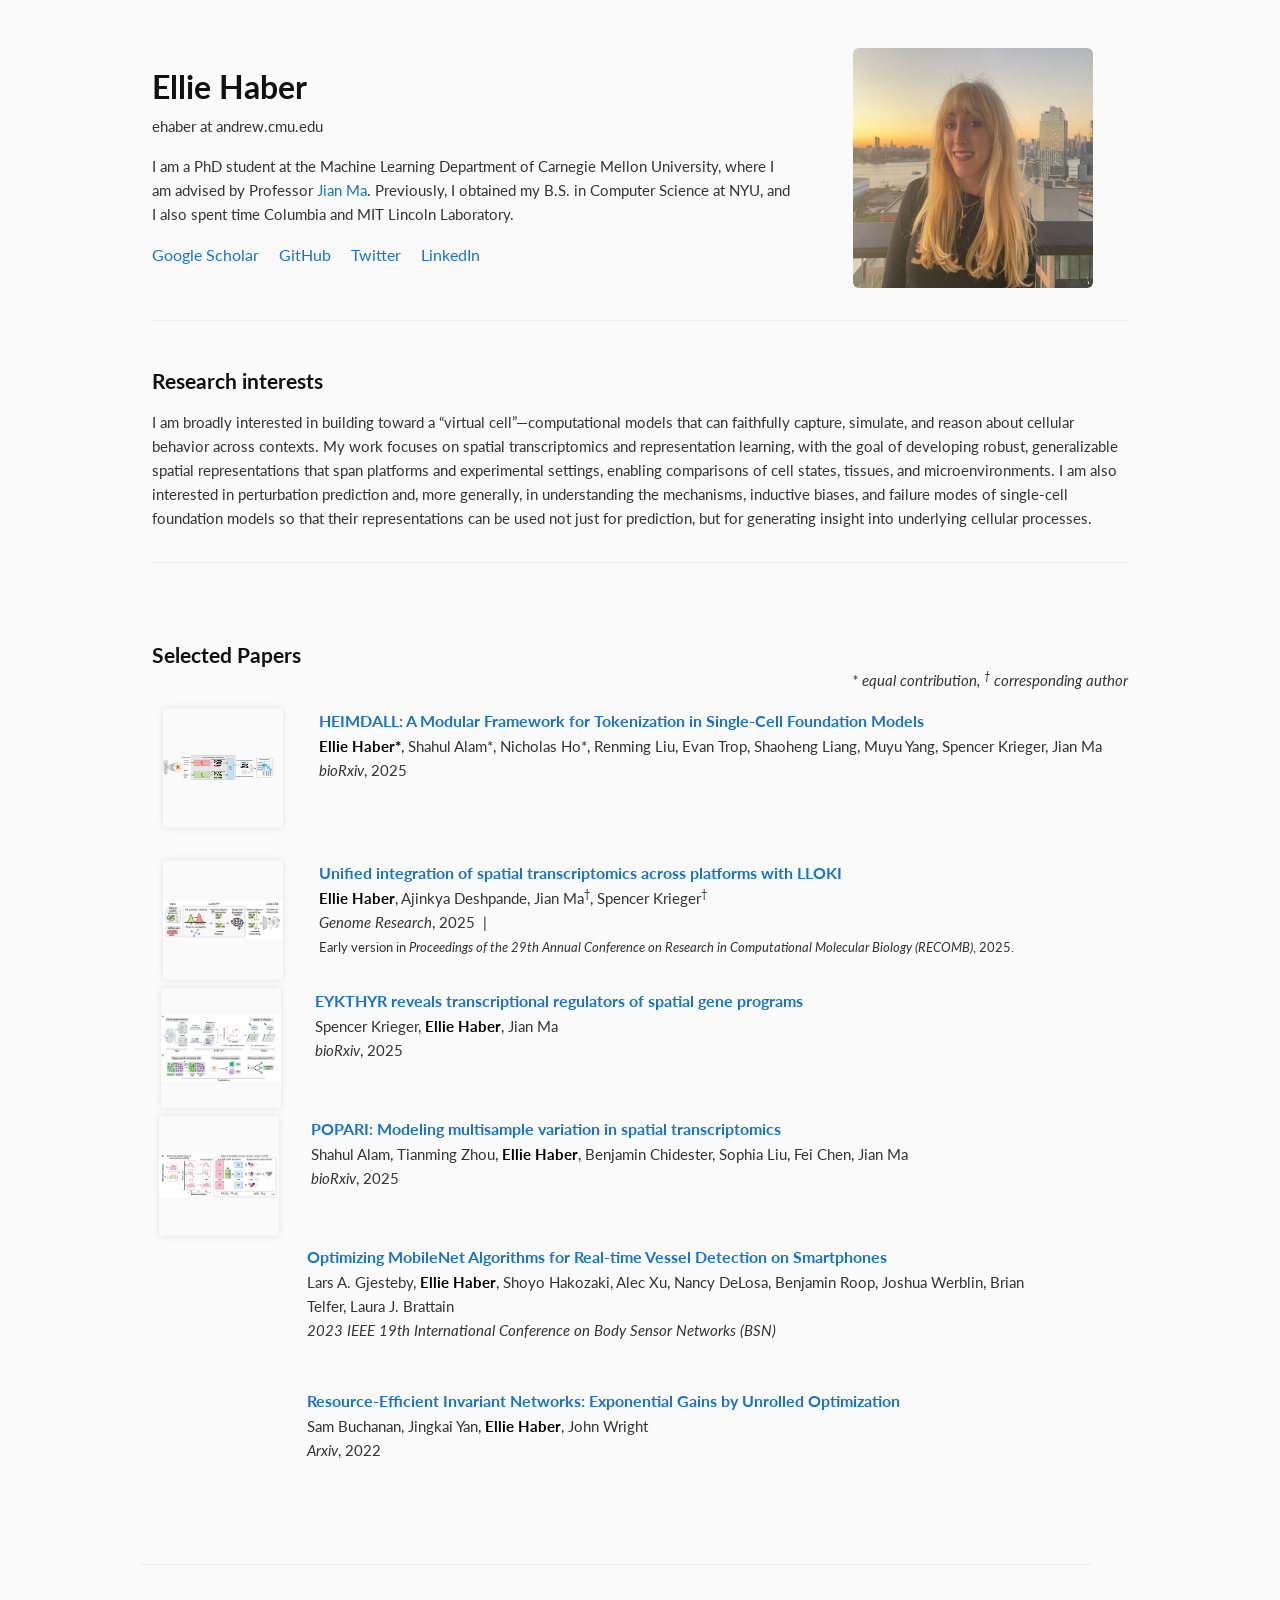
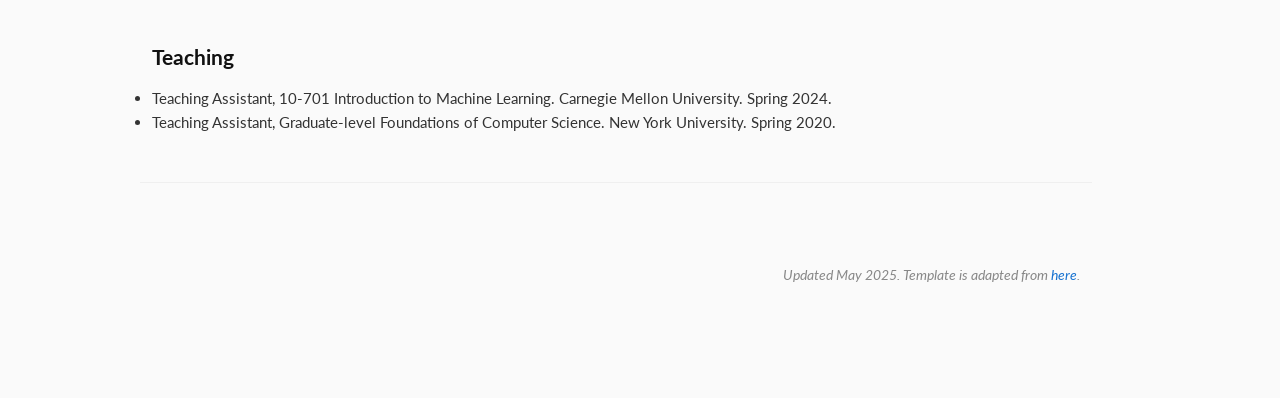
==== index.html @ 26992eb2 "Update index.html" ====
<!DOCTYPE html>
<html lang="en">
<head>
  <meta charset="UTF-8">
  <title>Ellie Haber</title>
  <meta name="author" content="Ellie Haber">
  <meta name="viewport" content="width=device-width, initial-scale=1">

  <!-- Bootstrap 5 CSS -->
  <link 
    href="https://cdn.jsdelivr.net/npm/bootstrap@5.3.0/dist/css/bootstrap.min.css" 
    rel="stylesheet"
  >
  
  <!-- Your Custom Stylesheet (Merged CSS) -->
  <link rel="stylesheet" href="wip_stylesheet.css">

  <!-- Favicon -->
  <link rel="icon" type="image/png" href="images/icon.jpeg">
</head>
<body>




<!-- MAIN CONTENT -->
<div class="container my-5">

  <!-- HEADER / INTRO -->
  <div class="row align-items-center">
    <div class="col-md-8 text-md-start mb-3">
      <!-- We replace <name> tag with .name-large or just use an H1 -->
      <h1 class="name-large fw-bold">Ellie Haber</h1>
      <p>ehaber at andrew.cmu.edu</p>
      <p>
        I am a PhD student at the Machine Learning Department of Carnegie Mellon University, 
        where I am advised by Professor 
        <a href="https://www.cs.cmu.edu/~jianma/">Jian Ma</a>. 
        Previously, I obtained my B.S. in Computer Science at NYU, and I also spent time Columbia and MIT Lincoln Laboratory. 

      </p>
      <div class="social-links">
        <a href="https://scholar.google.com/citations?user=KwWymY0AAAAJ&hl=en" target="_blank">Google Scholar</a>
        <a href="https://github.com/elliehaber07" target="_blank">GitHub</a>
        <a href="https://twitter.com/ellie_haber" target="_blank">Twitter</a>
        <a href="https://www.linkedin.com/in/ellie-haber/" target="_blank">LinkedIn</a>
      </div>
    </div>
    <div class="col-md-4 text-center">
      <a href="images/photo.png">
        <img 
          src="images/photo.png" 
          alt="profile photo" 
          class="profile-image" 
        >
      </a>
    </div>
  </div>
  
  <!-- RESEARCH SECTION -->
  <hr class="section-divider" />
  <h2 class="custom-heading" id="research">Research interests</h2>
  <p>
    I am broadly interested in building toward
    a “virtual cell”—computational models that can faithfully
    capture, simulate, and reason about cellular behavior across contexts. 
    My work focuses on spatial transcriptomics and representation learning,
    with the goal of developing robust, generalizable spatial representations that span 
    platforms and experimental settings,
    enabling comparisons of cell states, tissues, and microenvironments.
    I am also interested in perturbation prediction and, more generally,
    in understanding the mechanisms, inductive biases, and failure modes of single-cell
    foundation models so that their representations can be used not just for prediction, 
    but for generating insight into underlying cellular processes.
  </p>


  <!-- SELECTED WORKS -->
  <hr class="section-divider" />
  <!-- <h2 class="custom-heading" id="preprint">Selected works</h2> -->
  <div class="d-flex align-items-baseline gap-2">
    <h2 class="custom-heading mb-0" id="preprint">Selected Papers</h2>
  </div>
  <p class="text-end"><em>* equal contribution, <sup>&dagger;</sup> corresponding author</em></p>

  <!-- Heimdall -->
  <div class="row mb-4 paper-row align-items-start">
    <div class="col-12 col-md-2 text-center mb-2">
      <img src="images/heimdall_overview-8.svg" alt="heimdall" class="paper-image img-fluid">
    </div>
    <div class="col-12 col-md-10">
      <a href="https://www.biorxiv.org/content/10.1101/2025.11.09.687403v1" class="paper-title">
        HEIMDALL: A Modular Framework for Tokenization in Single-Cell Foundation Models
      </a><br>
      <strong class="author-highlight">Ellie Haber*</strong>,
      Shahul Alam*,
      Nicholas Ho*,
      Renming Liu,
      Evan Trop,
      Shaoheng Liang,
      Muyu Yang, 
      Spencer Krieger, 
      Jian Ma
      <br>
      <em>bioRxiv</em>, 2025
    </div>
  </div>

  <!-- LLOKI -->
  <div class="row mb-4 paper-row align-items-start">
    <div class="col-12 col-md-2 text-center mb-2">
      <img src="images/lloki-fig.png" alt="LLOKI" class="paper-image img-fluid">
    </div>
    <div class="col-12 col-md-10">
      <a href="https://genome.cshlp.org/content/early/2025/11/12/gr.280803.125" class="paper-title">
        Unified integration of spatial transcriptomics across platforms with LLOKI
      </a><br>
      <strong class="author-highlight">Ellie Haber</strong>,
       Ajinkya Deshpande, Jian Ma<sup>&dagger;</sup>, Spencer Krieger<sup>&dagger;</sup>
      <br>
      <em>Genome Research</em>, 2025  &nbsp;|&nbsp; 
      <p class="mb-0">
      <small>
        Early version in <em>Proceedings of the 29th Annual Conference on Research in Computational Molecular Biology (RECOMB)</em>, 2025.
      </small>
    </p>
  </div>

    <!-- Eykthyr -->
  <div class="row mb-4 paper-row align-items-start">
    <div class="col-12 col-md-2 text-center mb-2">
      <img src="images/eykthyr-fig.png" alt="Eykthyr" class="paper-image img-fluid">
    </div>
    <div class="col-12 col-md-10">
      <a href="https://www.biorxiv.org/content/10.1101/2025.05.19.654884v1" class="paper-title">
        EYKTHYR reveals transcriptional regulators of spatial gene programs
      </a><br>
        Spencer Krieger, 
      <strong class="author-highlight">Ellie Haber</strong>,
      Jian Ma
      <br>
      <em>bioRxiv</em>, 2025
  </div>

     <!-- Popari -->
  <div class="row mb-4 paper-row align-items-start">
    <div class="col-12 col-md-2 text-center mb-2">
      <img src="images/popari-fig.png" alt="Popari" class="paper-image img-fluid">
    </div>
    <div class="col-12 col-md-10">
      <a href="https://www.biorxiv.org/content/10.1101/2025.05.08.652741v1" class="paper-title">
        POPARI: Modeling multisample variation in spatial transcriptomics
      </a><br>
        Shahul Alam, Tianming Zhou,  
      <strong class="author-highlight">Ellie Haber</strong>, Benjamin Chidester, Sophia Liu, Fei Chen, Jian Ma
      <br>
     <em>bioRxiv</em>, 2025
  </div>

         <!-- MITLL -->
<!-- MobileNet paper -->
<div class="row mb-4 paper-row align-items-start">
  <div class="col-12 col-md-2 text-center mb-2">
    <!-- no image -->
  </div>
  <div class="col-12 col-md-10">
    <a href="https://ieeexplore.ieee.org/abstract/document/10330916" class="paper-title">
      Optimizing MobileNet Algorithms for Real-time Vessel Detection on Smartphones
    </a><br>
    Lars A. Gjesteby,
    <strong class="author-highlight">Ellie Haber</strong>, Shoyo Hakozaki, Alec Xu,
    Nancy DeLosa, Benjamin Roop, Joshua Werblin, Brian Telfer, Laura J. Brattain
    <br>
    <em>2023 IEEE 19th International Conference on Body Sensor Networks (BSN)</em>
  </div>
</div>


<!-- Invariant Nets -->
<div class="row mb-4 paper-row align-items-start">
  <div class="col-12 col-md-2 text-center mb-2">
    <!-- intentionally left empty to align with image layout -->
  </div>
  <div class="col-12 col-md-10">
    <a href="https://arxiv.org/abs/2203.05006" class="paper-title">
      Resource-Efficient Invariant Networks: Exponential Gains by Unrolled Optimization
    </a><br>
    Sam Buchanan, Jingkai Yan,
    <strong class="author-highlight">Ellie Haber</strong>,
    John Wright
    <br>
    <em>Arxiv</em>, 2022
  </div>
</div>




    


 

  


  



  <!-- TEACHING SECTION -->
  <hr class="section-divider" />
  <h2 class="custom-heading" id="teaching">Teaching</h2>
  <ul>
    <li>Teaching Assistant, 10-701 Introduction to Machine Learning. Carnegie Mellon University. Spring 2024.</li>
    <li>Teaching Assistant, Graduate-level Foundations of Computer Science. New York University. Spring 2020.</li>
  </ul>


  <!-- FOOTER (optional) -->
  <hr class="section-divider" />
  <div class="text-end text-muted" style="font-size: 0.9rem;">
    <p>
      Updated May 2025. Template is
      adapted from <a href="https://github.com/jonbarron/jonbarron_website">here</a>.
    </p>
  </div>

<!-- Bootstrap JS (needed for navbar toggling, etc.) -->
<script 
  src="https://cdn.jsdelivr.net/npm/bootstrap@5.3.0/dist/js/bootstrap.bundle.min.js">
</script>
</body>
</html>
---- wip_stylesheet.css ----
/* =========================
   1) Load the Lato font 
   ========================= */
/* If you used the @import approach, just remove the old @font-face blocks. */

@import url('https://fonts.googleapis.com/css2?family=Lato:wght@400;700&display=swap');


/* =========================
   2) Base + Body Styles 
   ========================= */
   html, body {
    margin: 0;
    padding: 0;
    box-sizing: border-box;
  }
  
  @media (max-width: 768px) {
    body {
      padding: 0 0.5rem; /* Smaller padding for mobile */
    }
  }
  
  .container {
    max-width: 1200px; /* Center content on larger screens */
    margin: 0 auto;
    padding: 0 7rem;
  }
  
  @media (max-width: 768px) {
    .container {
      padding: 0 0.5rem; /* Narrower padding on mobile */
    }
  }

  body {
    font-family: 'Lato', Verdana, Helvetica, sans-serif;
    font-size: 15px;
    color: #333;
    line-height: 1.6;
    background-color: #fafafa; /* Subtle off-white background for a cleaner look */
  }
  
  a {
    color: #1772d0;    /* “brand” link color */
    text-decoration: none;
    transition: color 0.2s ease-in-out;
  }
  a:hover,
  a:focus {
    color: #f09228;    /* accent color on hover */
    text-decoration: none;
  }
  
  /* =========================
     3) Navbar Styles 
     ========================= */
  .navbar {
    background-color: #fff;               /* White navbar for a clean look */
    border-bottom: 1px solid #ddd;        /* Subtle border for separation */
  }
  
  .navbar-brand {
    color: #1772d0 !important;           /* Force brand color */
    font-weight: 700 !important;         /* Make brand stand out */
    font-size: 1.25rem !important;
  }
  
  /* Navbar toggle icon (hamburger) for mobile */
  .navbar-toggler {
    border: none;
  }

  /* =========================
     4) Headings & Section Titles 
     ========================= */
  h1, h2, h3, h4, h5 {
    font-family: 'Lato', Verdana, Helvetica, sans-serif;
    color: #111;
    margin-top: 1rem;
    margin-bottom: 1rem;
  }
  
  .name-large {
    font-size: 2.0rem;  /* a bit larger than your original 32px (2rem = 32px, adjust as needed) */
    font-weight: 700;
    margin-bottom: 0.5rem;
  }
  
  .custom-heading {
    font-size: 1.3rem;  /* consistent sizing for section headings */
    margin-top: 3rem;   /* breathing room before headings */
    margin-bottom: 1rem;
    font-weight: 700;
    color: #111;
  }
  
  /* =========================
     5) Horizontal Rule 
     ========================= */
  .section-divider {
    border: 0;
    height: 1px;
    background: #ccc;
    margin: 2rem 0; /* more breathing room around horizontal rules */
  }
  
  /* =========================
     6) Paper / Row Layout 
     ========================= */
  .paper-row {
    min-height: 120px; /* Adjust as you like; 160px might be tall for short text. */
    display: flex;
    align-items: center;
    margin-bottom: 1.5rem; /* consistent spacing between rows */
  }
  
  .paper-image {
    width: 120px;      /* or whatever fixed dimension you want */
    height: 120px; 
    object-fit: contain;  /* show entire image within the box, with possible empty space */
    display: block;
    margin: 0 auto;
    border-radius: 4px;  
    box-shadow: 0 0 6px rgba(0, 0, 0, 0.1);
  }
  
  /* Paper title bigger than default */
  .paper-title {
    font-size: 16px; 
    font-weight: 700;
    margin-bottom: 0.25rem;
  }
  
  /* Example: highlight for the authors' names */
  .author-highlight {
    color: #000000;  /* brand color or any strong accent color */
    font-weight: 700;
  }
  
  /* =========================
     7) Profile & Project Images 
     ========================= */
  .profile-img,
  .paper-image {
    transition: transform 0.2s ease-in-out;
  }
  
  .profile-img:hover,
  .paper-image:hover {
    transform: scale(1.03);
  }

  .profile-image {
    max-width: 240px;
    height: auto;
    border-radius: 6px;
    object-fit: cover;
    display: block;
    margin: 0 auto;
  }
  
  
  /* =========================
     8) Social Links 
     ========================= */
  .social-links a {
    display: inline-block;
    margin-right: 1rem;
    font-weight: 400;
    font-size: 1rem;
  }
  
  /* If you want them to be subtle icons, consider 
     using font-awesome or brand icons. 
     Example:
       <i class="fab fa-twitter"></i> Twitter
     Then style .fab accordingly.
  */
  
  /* =========================
     9) Footer / Misc 
     ========================= */
  .text-end.text-muted {
    color: #888 !important;
    margin-top: 3rem; /* push the footer down a bit */
    font-size: 0.85rem;
    font-style: italic;
  }
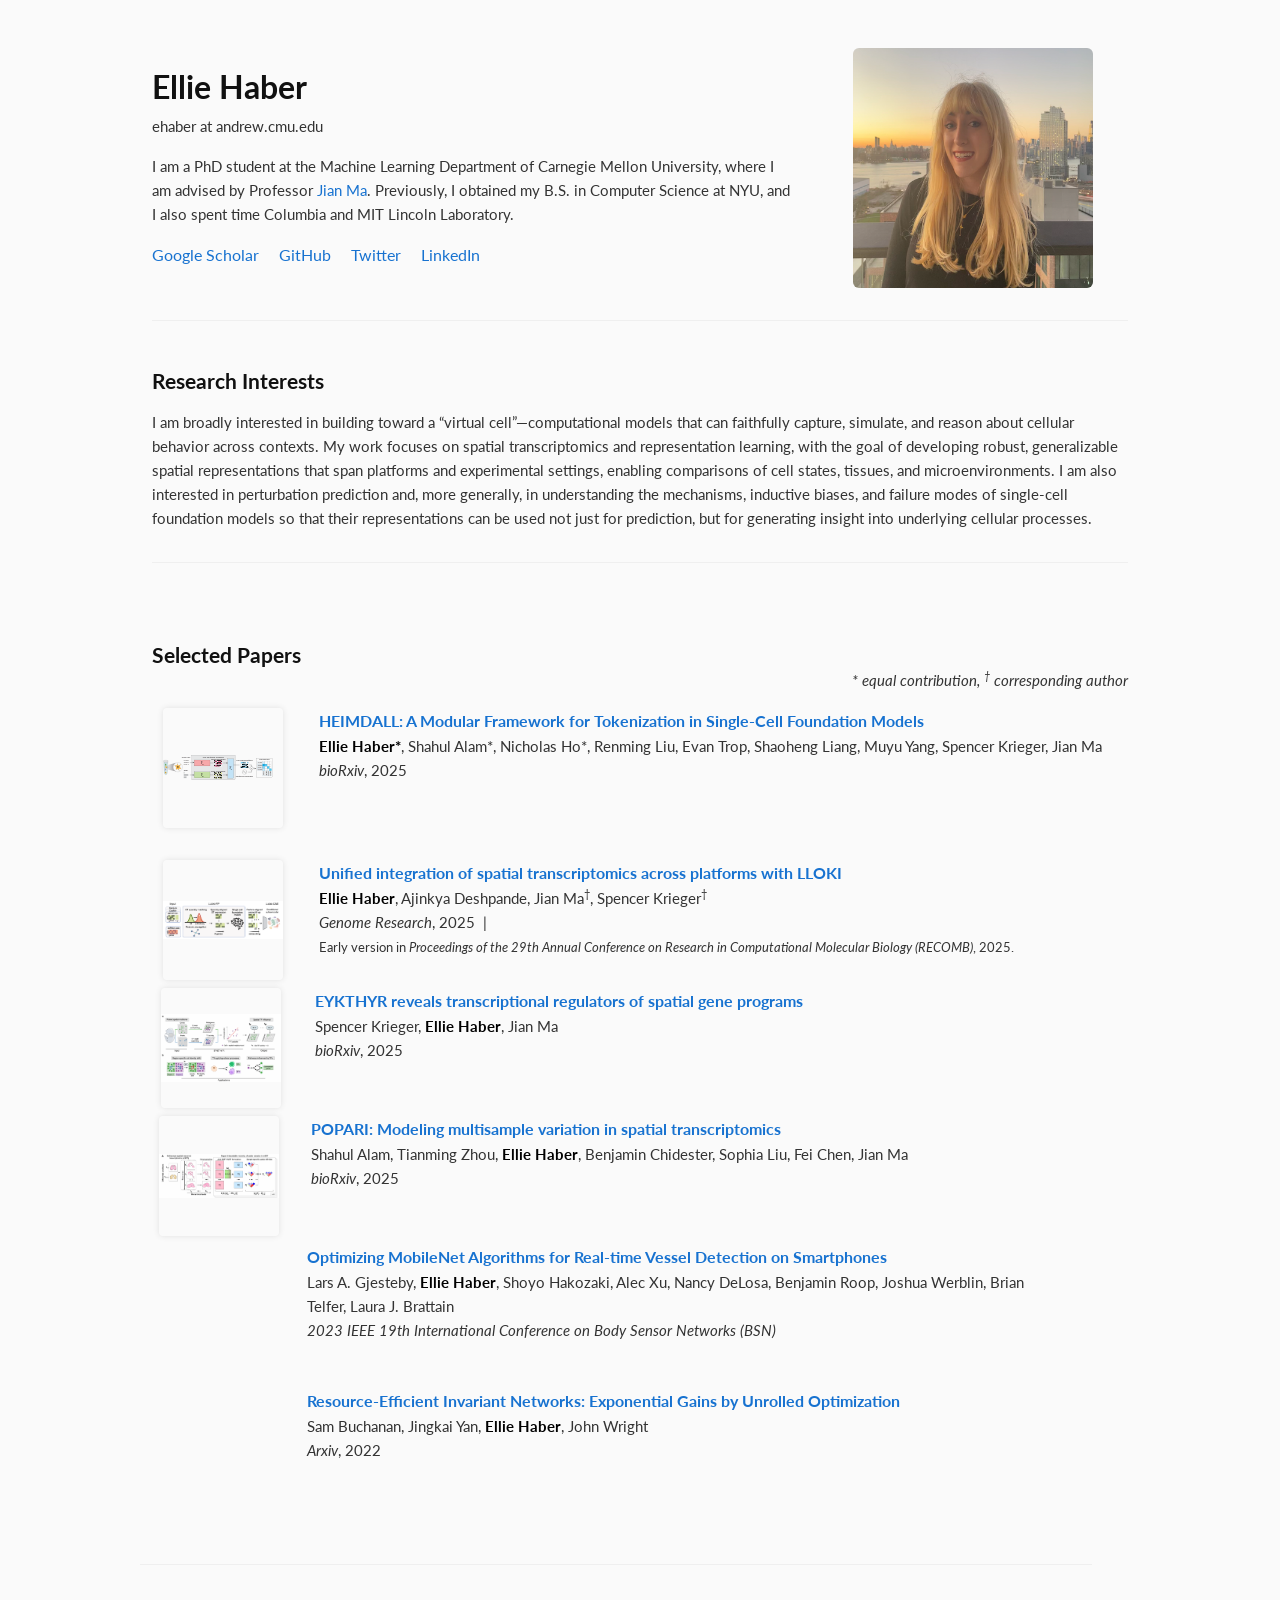
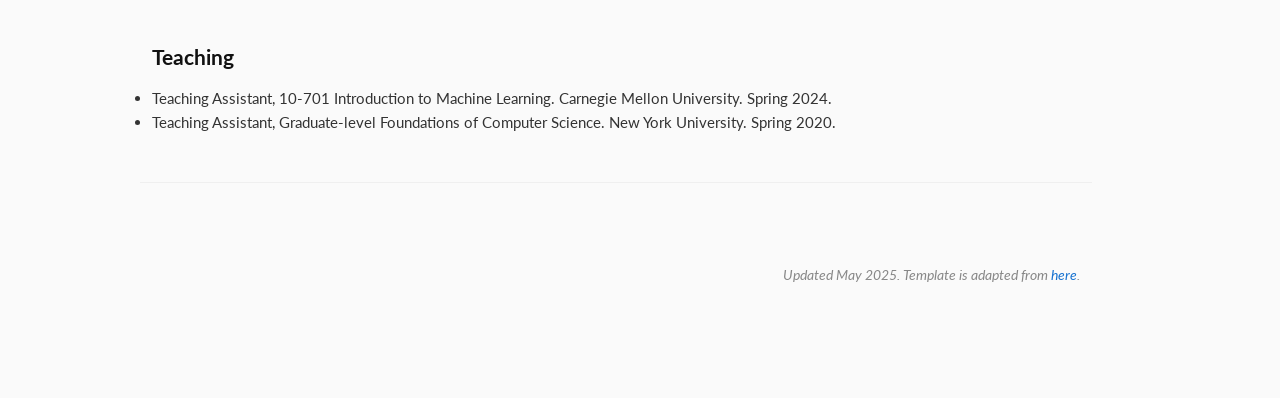
==== commit bb3b9641: "Update index.html" ====
--- a/index.html
+++ b/index.html
@@ -59,7 +59,7 @@
   
   <!-- RESEARCH SECTION -->
   <hr class="section-divider" />
-  <h2 class="custom-heading" id="research">Research interests</h2>
+  <h2 class="custom-heading" id="research">Research Interests</h2>
   <p>
     I am broadly interested in building toward
     a “virtual cell”—computational models that can faithfully
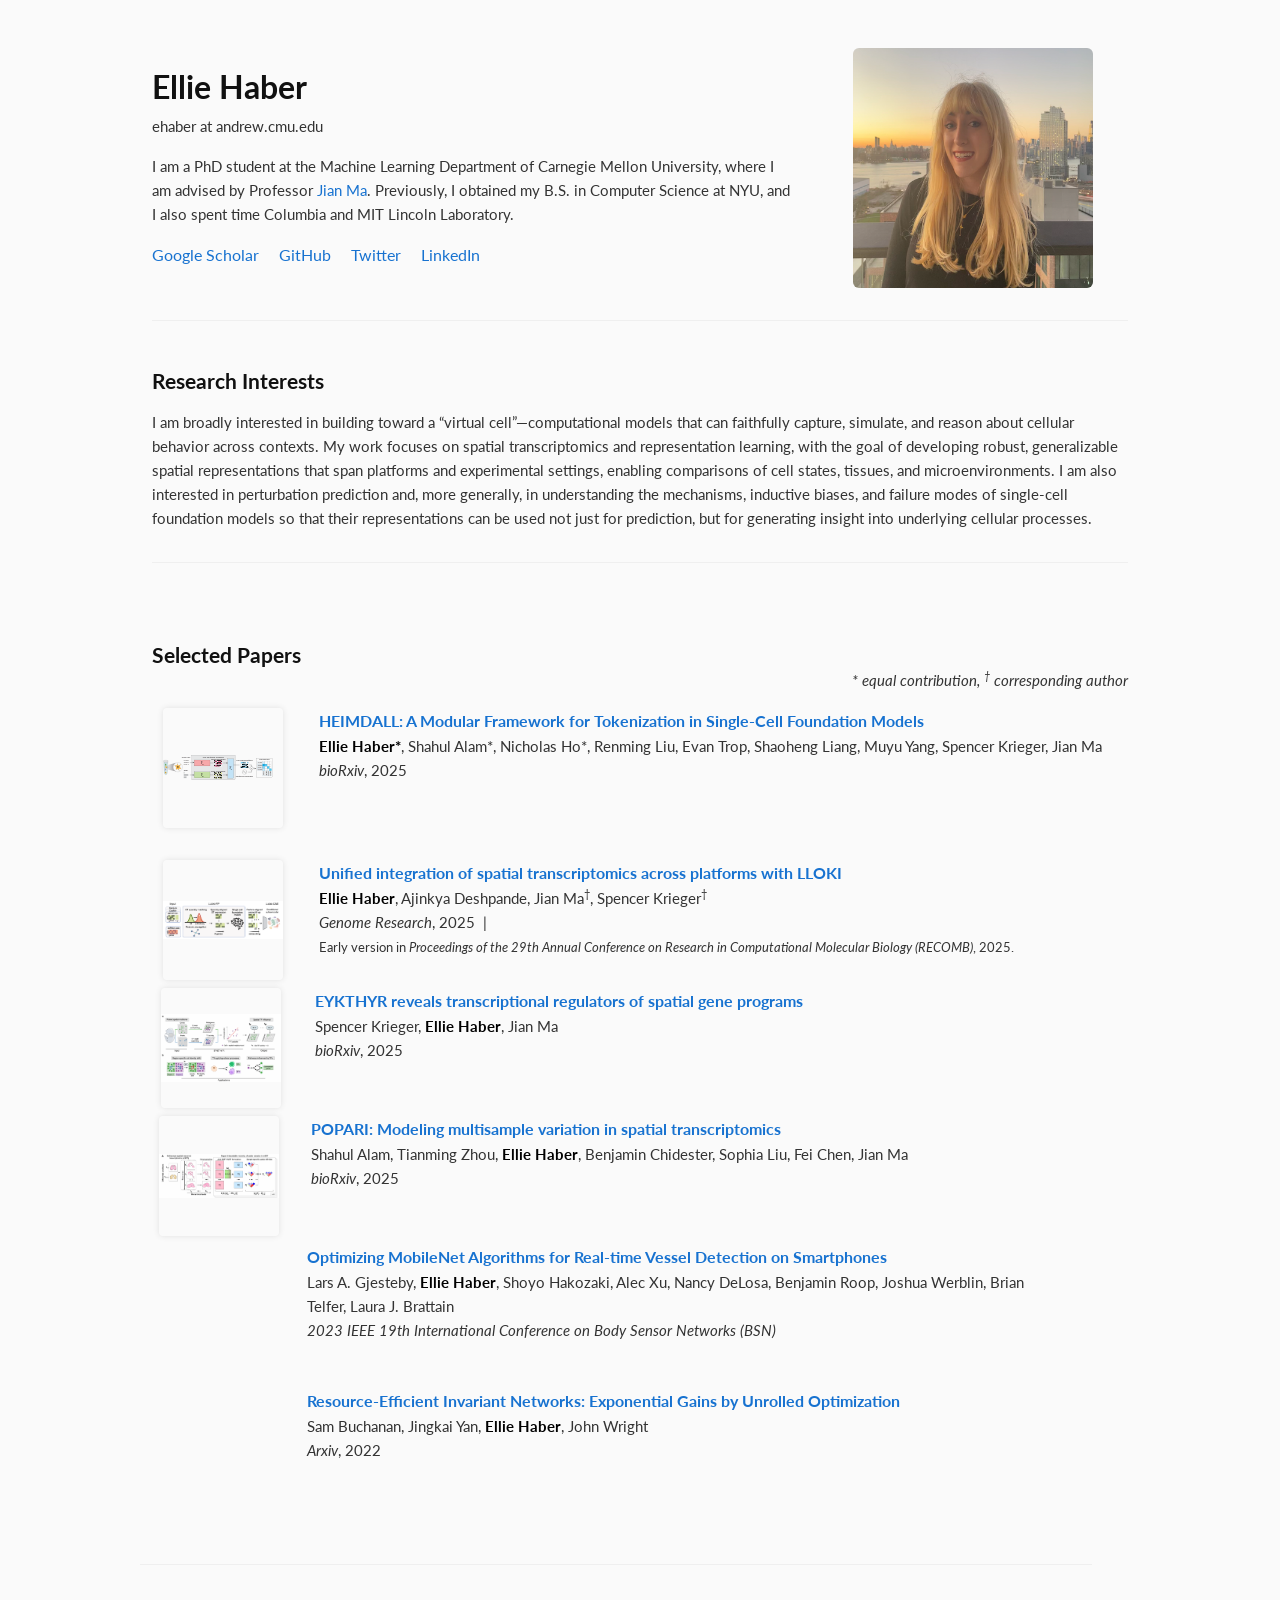
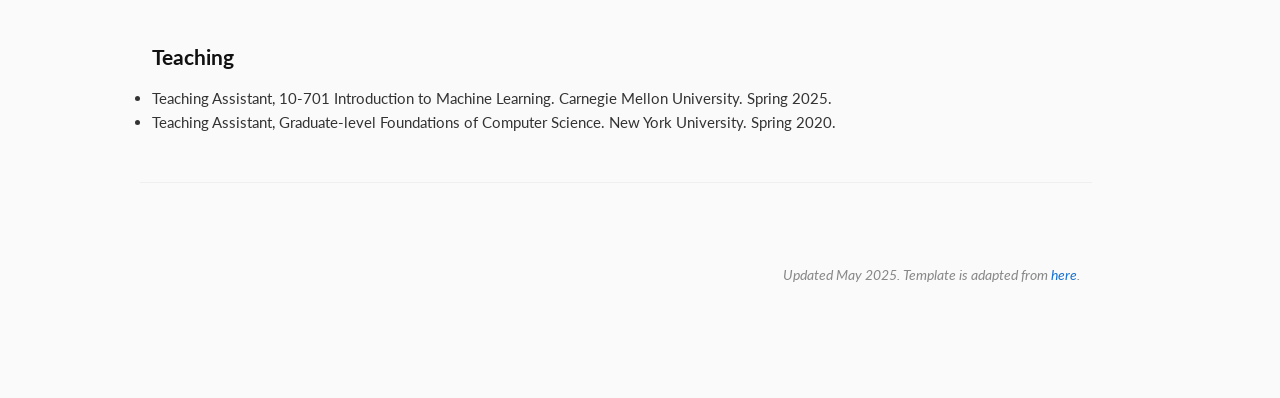
==== commit de36e0b0: "Update index.html" ====
--- a/index.html
+++ b/index.html
@@ -212,7 +212,7 @@
   <hr class="section-divider" />
   <h2 class="custom-heading" id="teaching">Teaching</h2>
   <ul>
-    <li>Teaching Assistant, 10-701 Introduction to Machine Learning. Carnegie Mellon University. Spring 2024.</li>
+    <li>Teaching Assistant, 10-701 Introduction to Machine Learning. Carnegie Mellon University. Spring 2025.</li>
     <li>Teaching Assistant, Graduate-level Foundations of Computer Science. New York University. Spring 2020.</li>
   </ul>
 
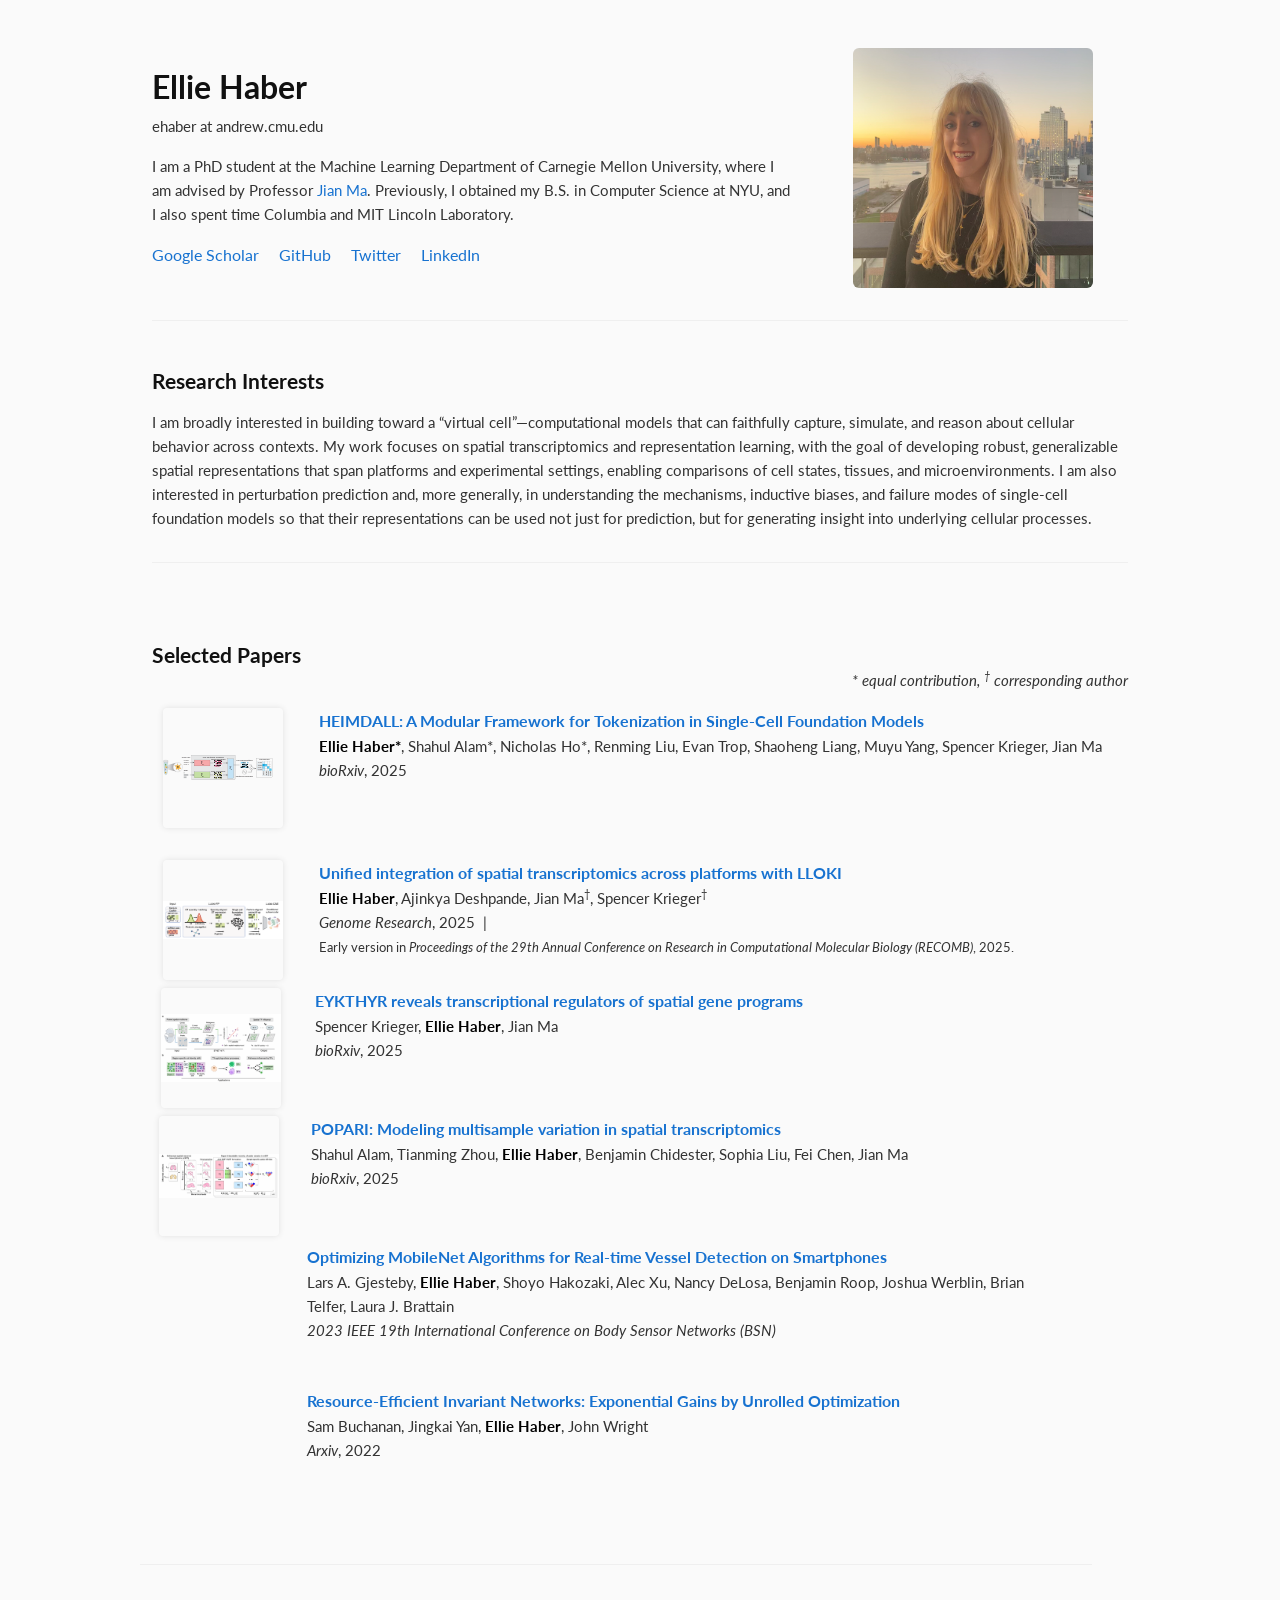
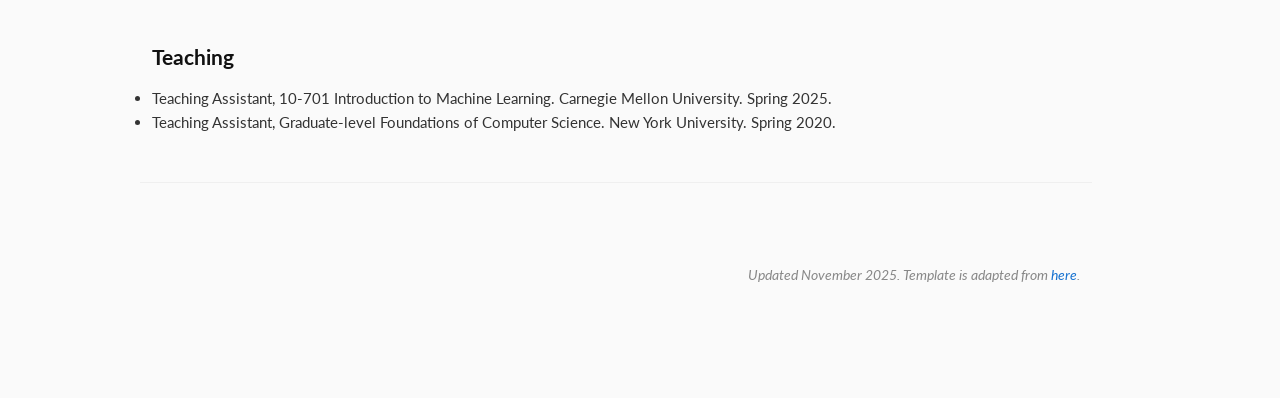
==== commit cb07d3b6: "Update index.html" ====
--- a/index.html
+++ b/index.html
@@ -221,7 +221,7 @@
   <hr class="section-divider" />
   <div class="text-end text-muted" style="font-size: 0.9rem;">
     <p>
-      Updated May 2025. Template is
+      Updated November 2025. Template is
       adapted from <a href="https://github.com/jonbarron/jonbarron_website">here</a>.
     </p>
   </div>
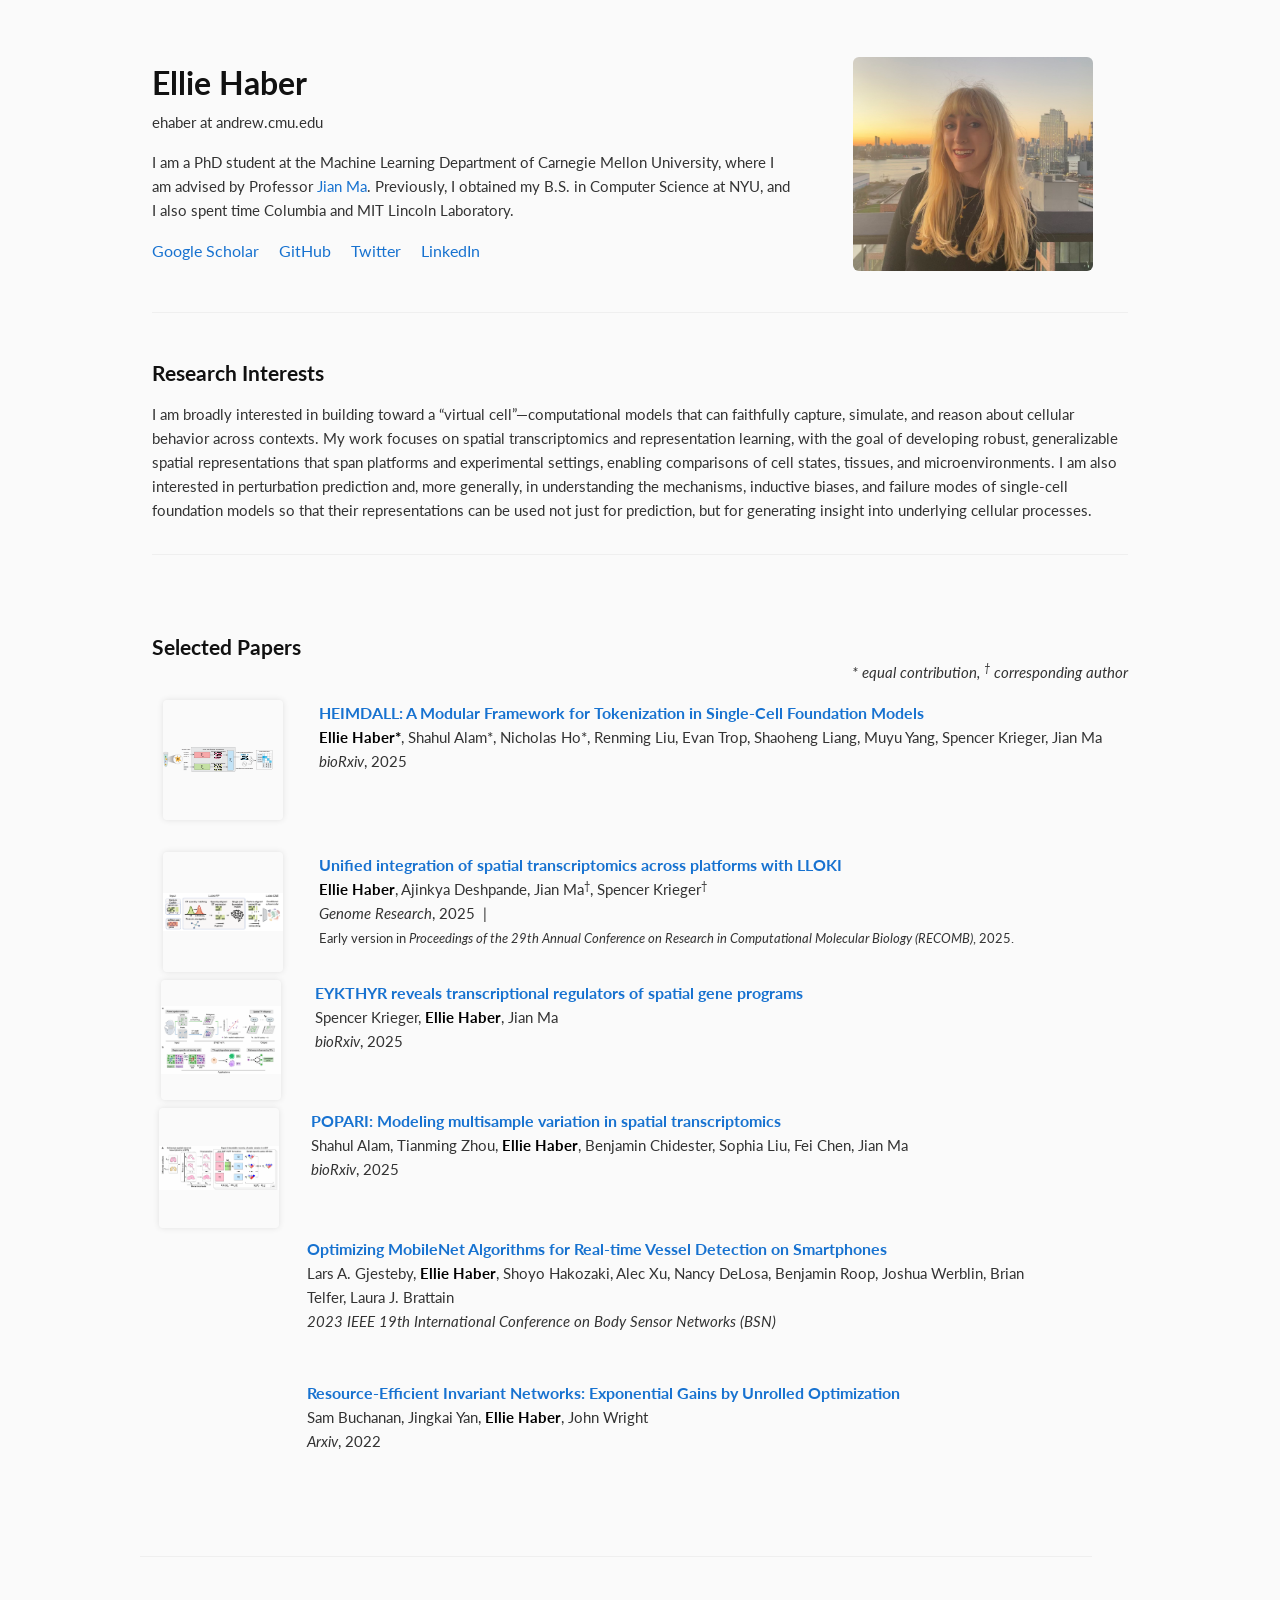
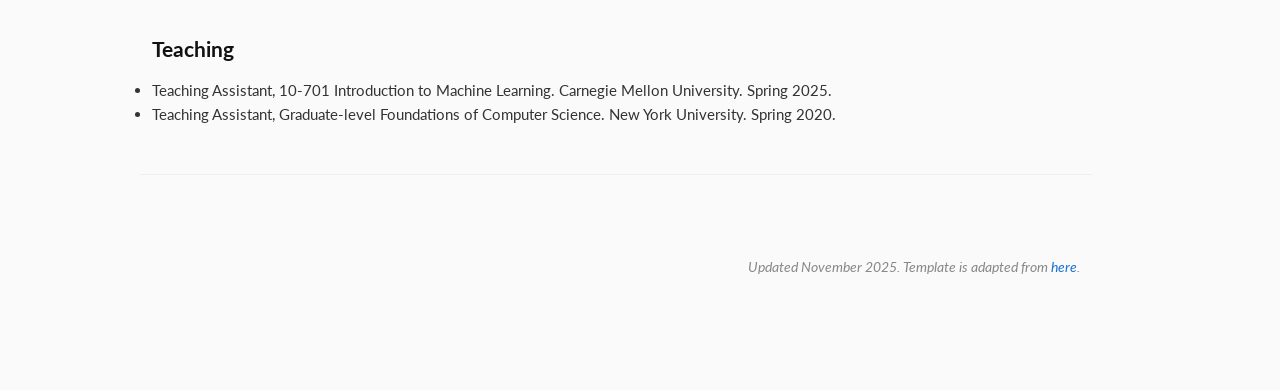
==== commit 78b4600d: "Update index.html" ====
--- a/index.html
+++ b/index.html
@@ -49,7 +49,7 @@
     <div class="col-md-4 text-center">
       <a href="images/photo.png">
         <img 
-          src="images/photo.png" 
+          src="images/ellie_photo.jpg" 
           alt="profile photo" 
           class="profile-image" 
         >
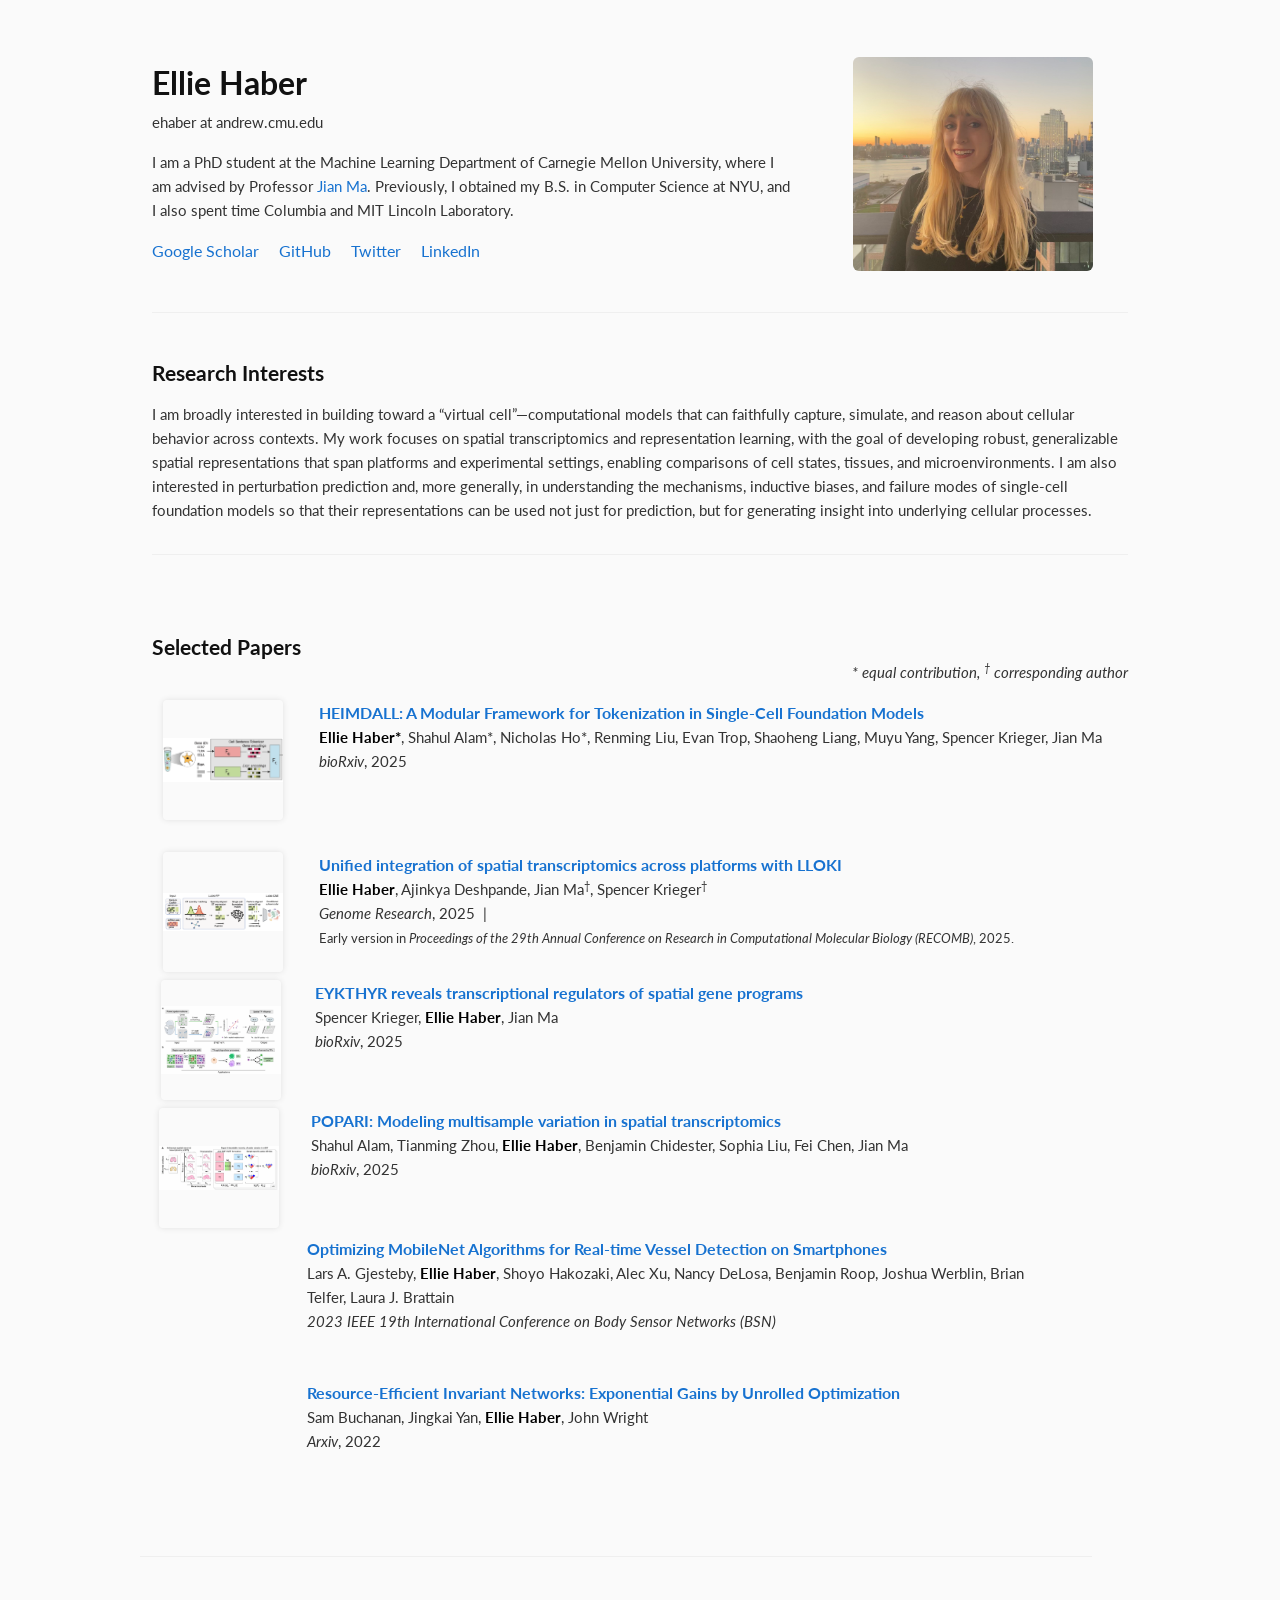
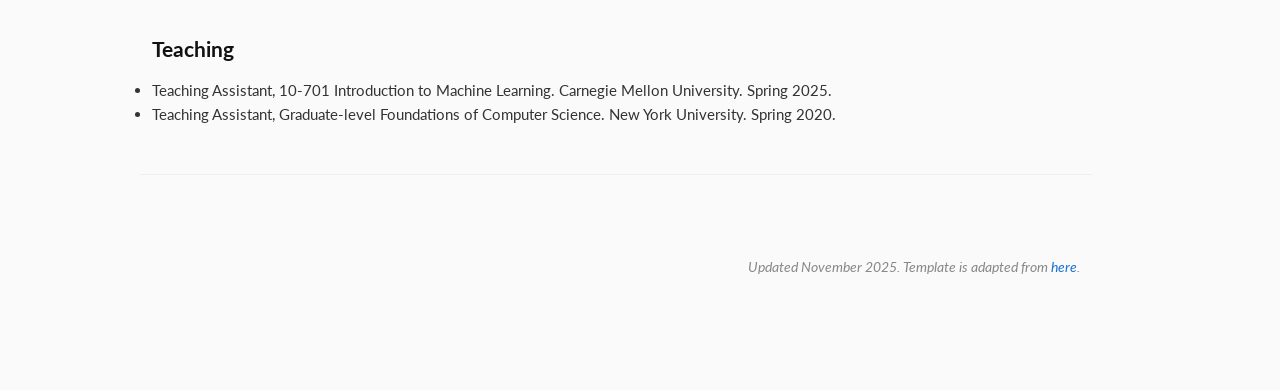
==== commit 3ef1622d: "Update index.html" ====
--- a/index.html
+++ b/index.html
@@ -86,7 +86,7 @@
   <!-- Heimdall -->
   <div class="row mb-4 paper-row align-items-start">
     <div class="col-12 col-md-2 text-center mb-2">
-      <img src="images/heimdall_overview-8.svg" alt="heimdall" class="paper-image img-fluid">
+      <img src="images/heimdall_overview.jpg" alt="heimdall" class="paper-image img-fluid">
     </div>
     <div class="col-12 col-md-10">
       <a href="https://www.biorxiv.org/content/10.1101/2025.11.09.687403v1" class="paper-title">
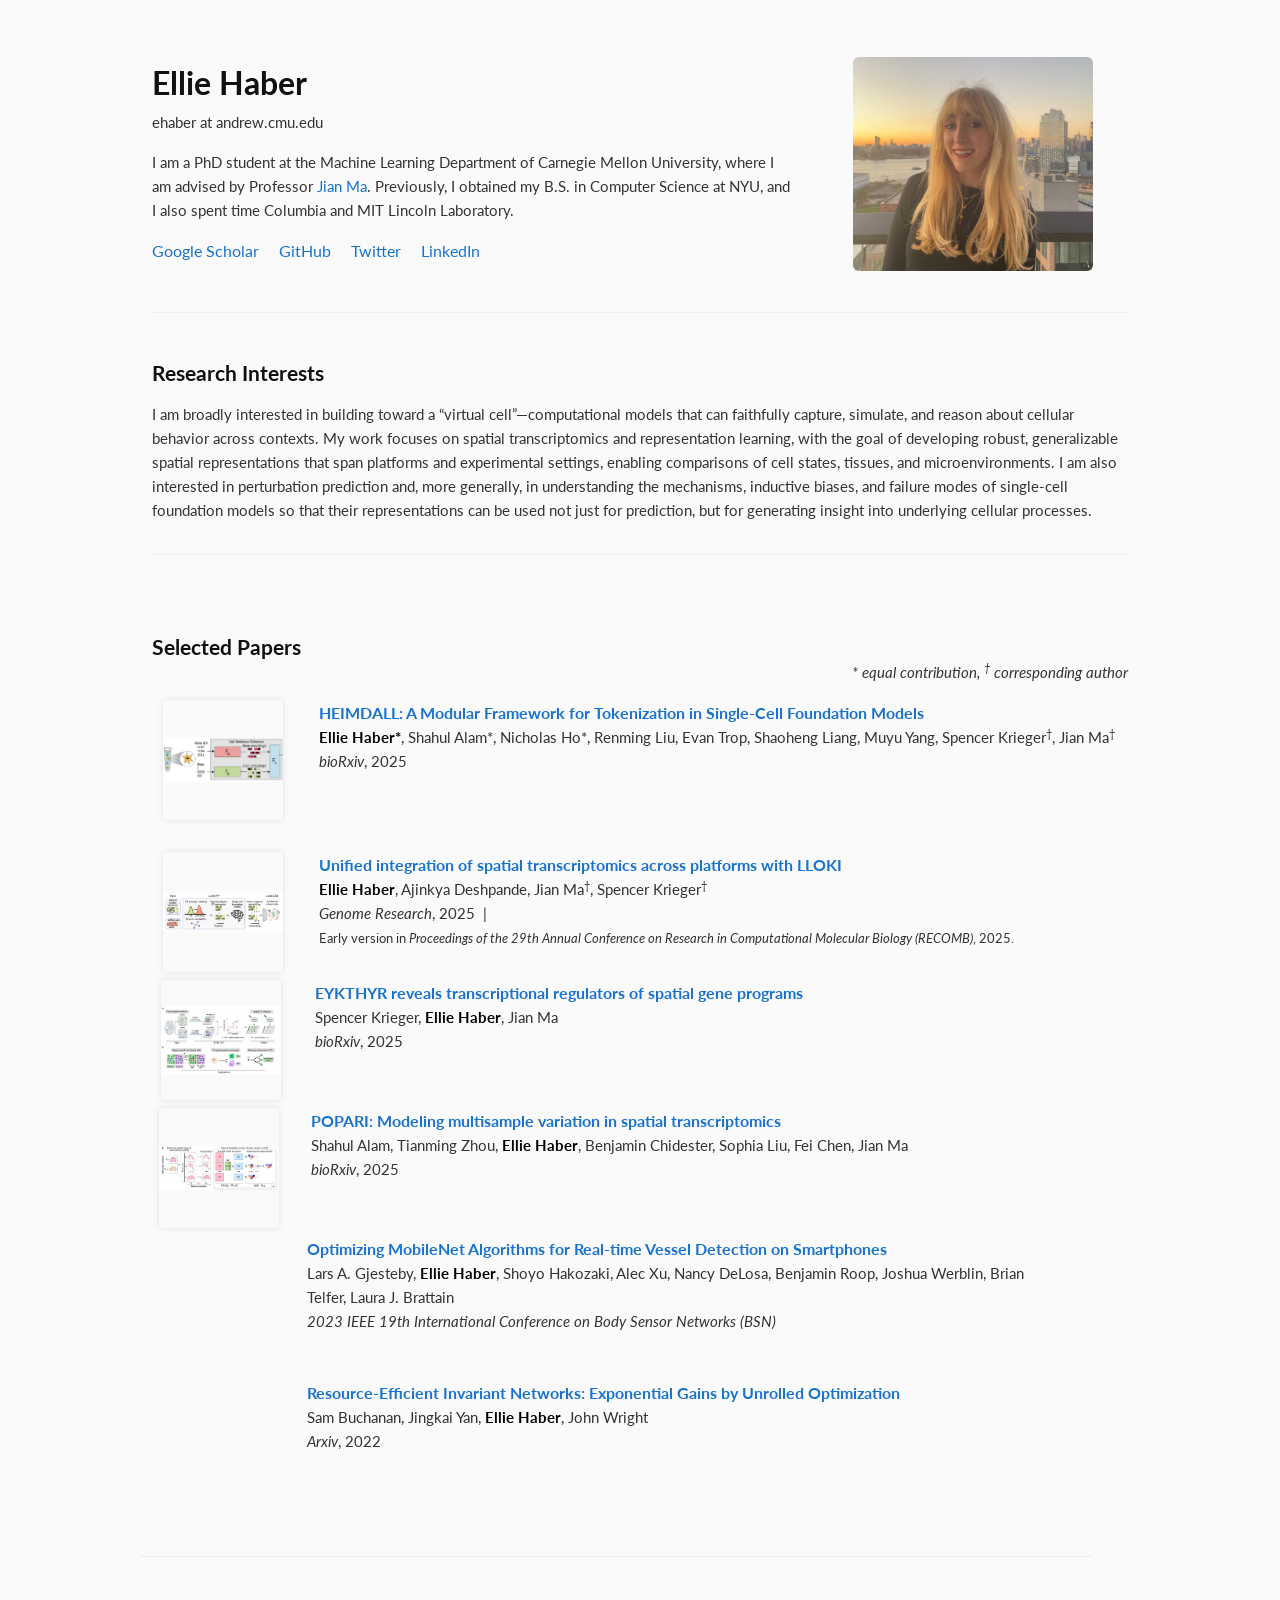
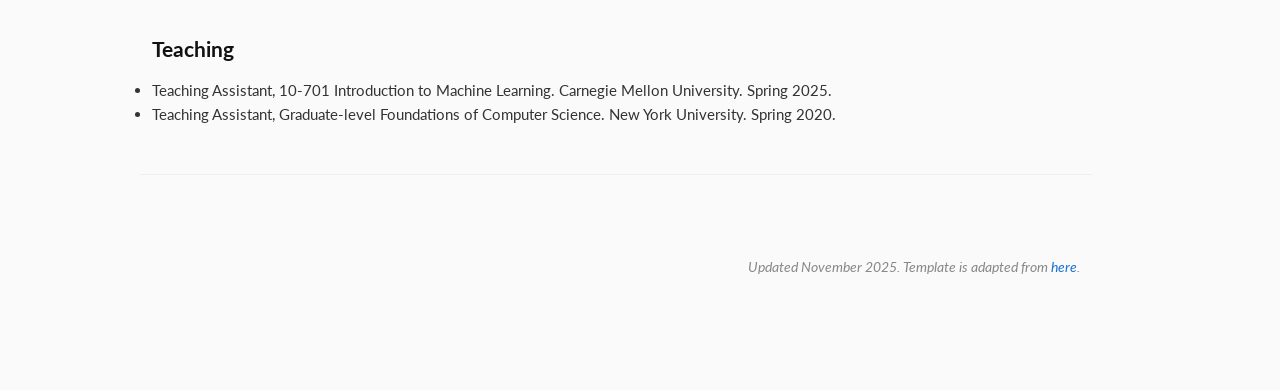
==== commit f9f5bf81: "Update index.html" ====
--- a/index.html
+++ b/index.html
@@ -99,8 +99,8 @@
       Evan Trop,
       Shaoheng Liang,
       Muyu Yang, 
-      Spencer Krieger, 
-      Jian Ma
+      Spencer Krieger<sup>&dagger;</sup>, 
+      Jian Ma<sup>&dagger;</sup>
       <br>
       <em>bioRxiv</em>, 2025
     </div>
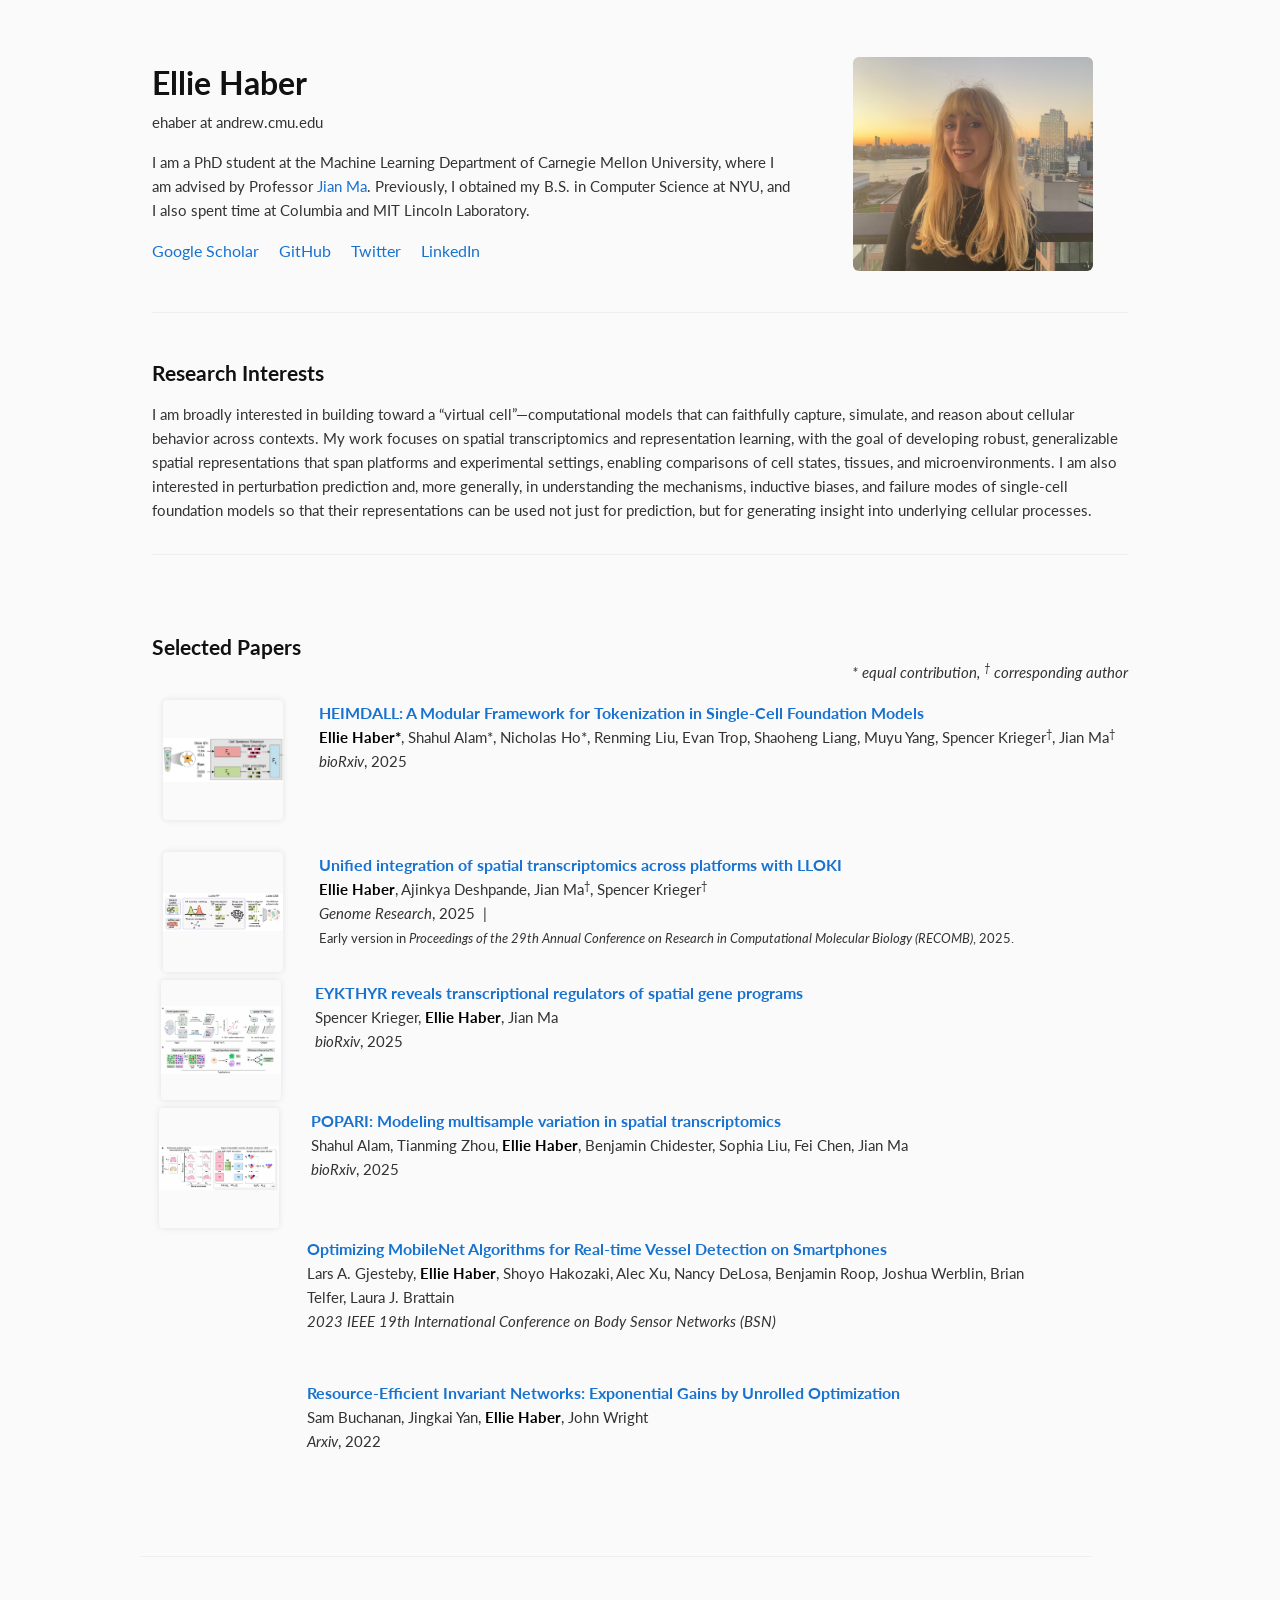
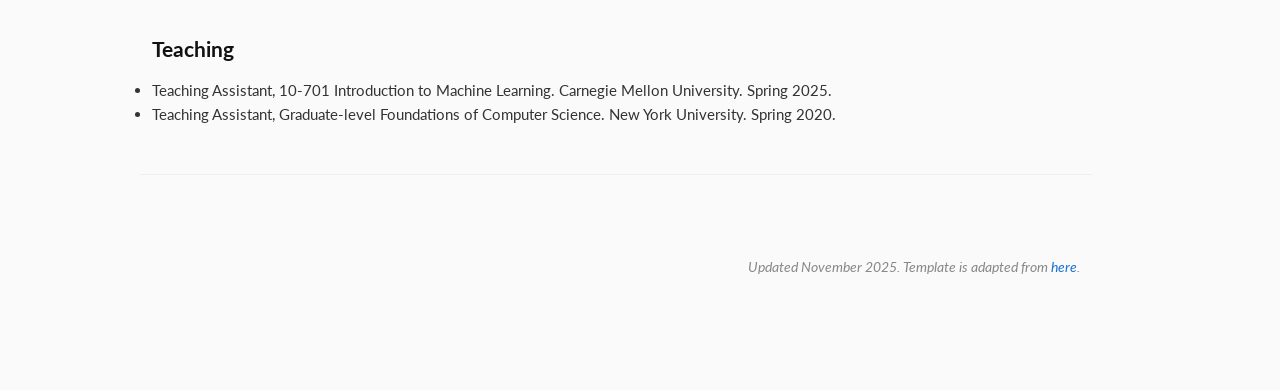
==== commit f854fb67: "Update index.html" ====
--- a/index.html
+++ b/index.html
@@ -36,7 +36,7 @@
         I am a PhD student at the Machine Learning Department of Carnegie Mellon University, 
         where I am advised by Professor 
         <a href="https://www.cs.cmu.edu/~jianma/">Jian Ma</a>. 
-        Previously, I obtained my B.S. in Computer Science at NYU, and I also spent time Columbia and MIT Lincoln Laboratory. 
+        Previously, I obtained my B.S. in Computer Science at NYU, and I also spent time at Columbia and MIT Lincoln Laboratory. 
 
       </p>
       <div class="social-links">
